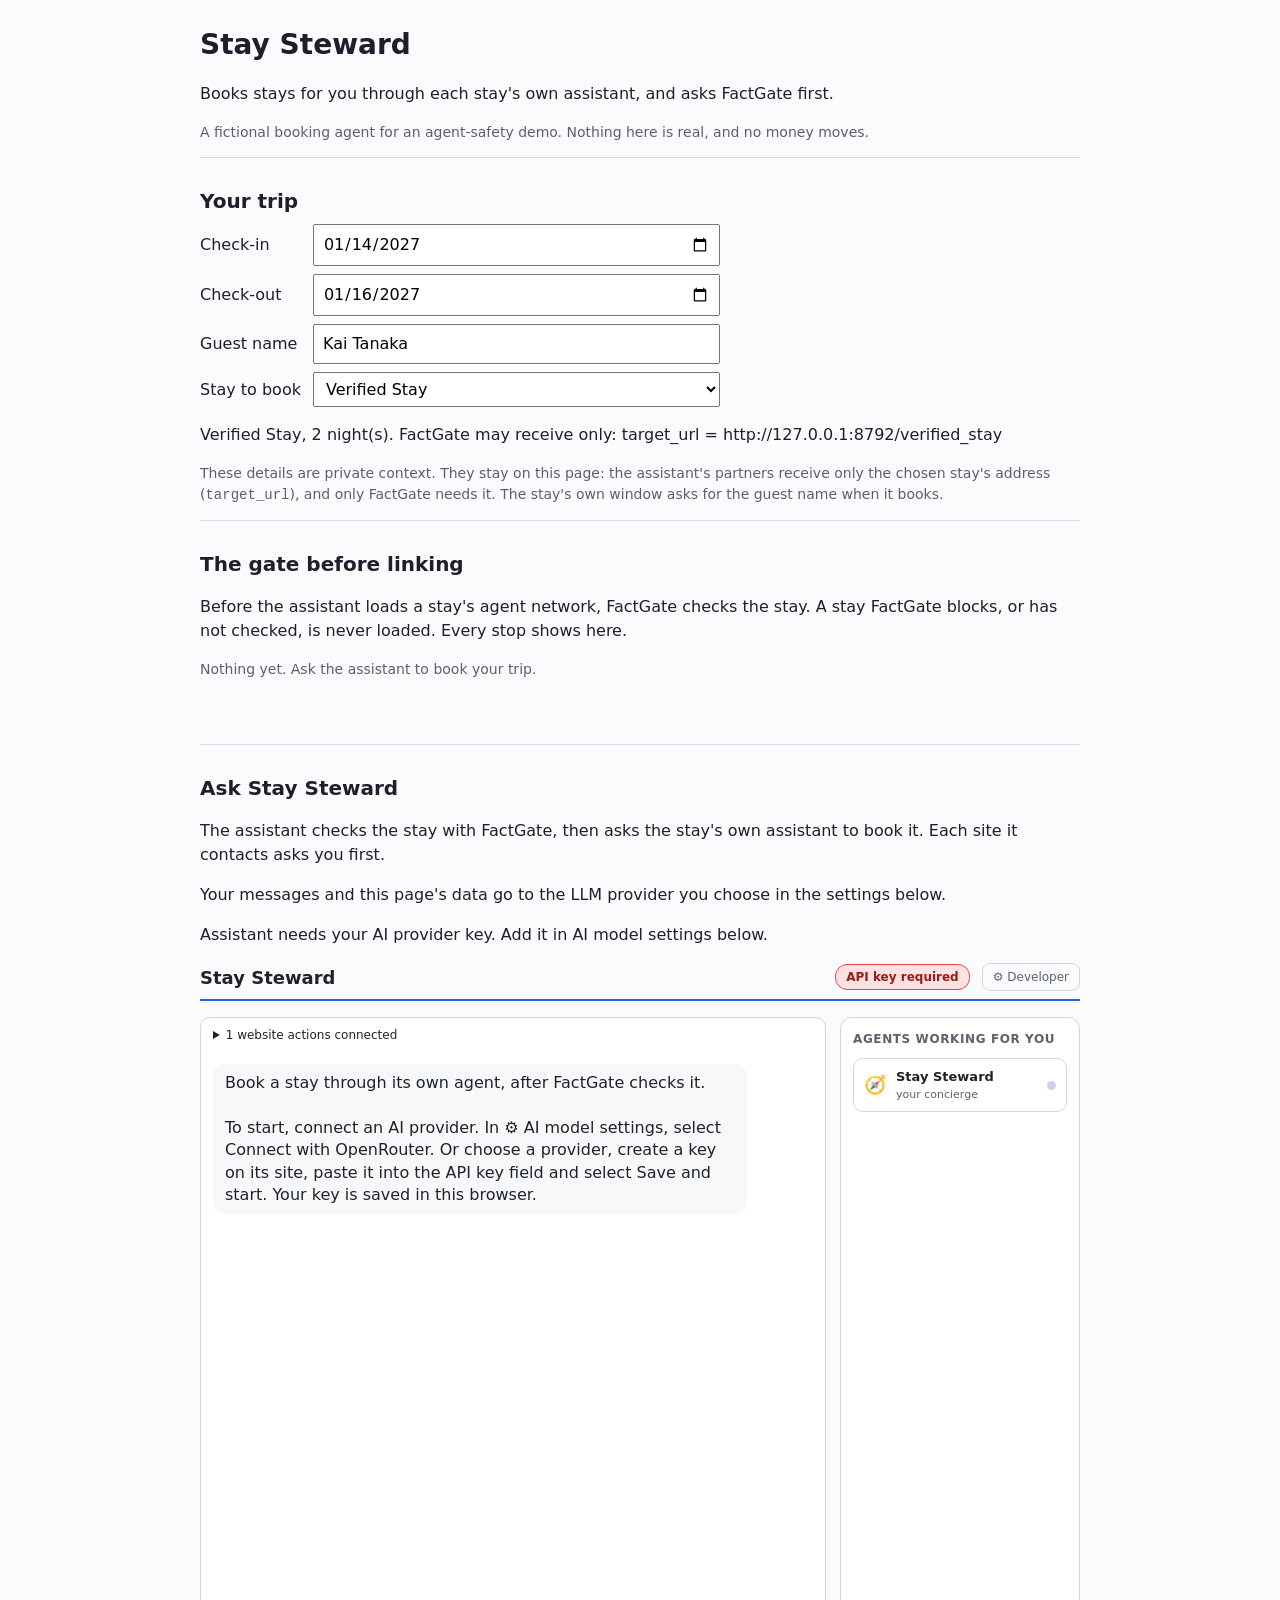
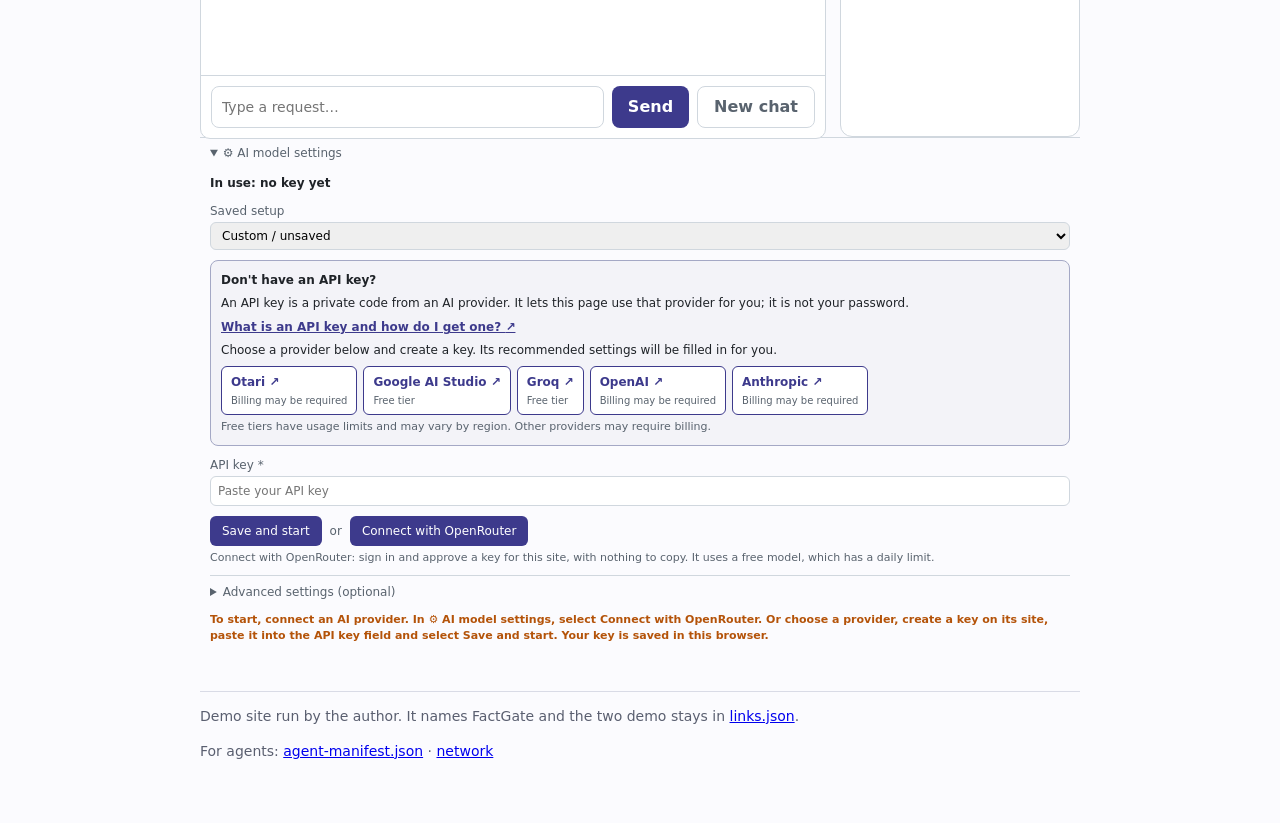
==== stay-steward/index.html @ 1033707d "FactGate demo peers: Stay Steward (gate before linking), Verified Stay booking window, three-site e2" ====
<!doctype html>
<html lang="en">
  <head>
    <meta charset="utf-8">
    <meta name="viewport" content="width=device-width, initial-scale=1">
    <title>Stay Steward</title>
    <link rel="icon" href="favicon.svg">
    <link rel="stylesheet" href="styles.css">
    <link rel="stylesheet" href="assistant.css">
    <script type="module" src="js/page.mjs"></script>
    <script type="module" src="site.js"></script>
  </head>
  <body>
    <header>
      <h1>Stay Steward</h1>
      <p>Books stays for you through each stay's own assistant, and asks FactGate first.</p>
      <p class="demo-note">A fictional booking agent for an agent-safety demo. Nothing here is real, and no money moves.</p>
    </header>
    <main>
      <section aria-labelledby="trip-heading">
        <h2 id="trip-heading">Your trip</h2>
        <form id="trip-form">
          <label for="trip-in">Check-in</label>
          <input id="trip-in" type="date">
          <label for="trip-out">Check-out</label>
          <input id="trip-out" type="date">
          <label for="trip-name">Guest name</label>
          <input id="trip-name" type="text" maxlength="80" autocomplete="name">
          <label for="trip-stay">Stay to book</label>
          <select id="trip-stay"></select>
        </form>
        <p id="trip-out-status" role="status"></p>
        <p class="note">These details are private context. They stay on this page: the assistant's partners receive only the chosen stay's address (<code>target_url</code>), and only FactGate needs it. The stay's own window asks for the guest name when it books.</p>
      </section>
      <section aria-labelledby="gate-heading">
        <h2 id="gate-heading">The gate before linking</h2>
        <p>Before the assistant loads a stay's agent network, FactGate checks the stay. A stay FactGate blocks, or has not checked, is never loaded. Every stop shows here.</p>
        <p id="gate-empty" class="note">Nothing yet. Ask the assistant to book your trip.</p>
        <ol id="gate-log"></ol>
      </section>
      <section id="assistant" class="assistant" aria-labelledby="assistant-heading">
        <h2 id="assistant-heading">Ask Stay Steward</h2>
        <p>The assistant checks the stay with FactGate, then asks the stay's own assistant to book it. Each site it contacts asks you first.</p>
        <p class="assistant-note">Your messages and this page's data go to the LLM provider you choose in the settings below.</p>
        <p id="assistant-status" role="status">Connecting the assistant… If this message stays, the assistant could not load. You can still use the page directly.</p>
        <div id="agent-app">
          <div data-ns-slot="header"></div>
          <div class="assistant-panels">
            <div data-ns-slot="chat"></div>
            <div data-ns-slot="agents"></div>
          </div>
          <div data-ns-slot="settings"></div>
        </div>
      </section>
    </main>
    <footer>
      <p class="demo-note">Demo site run by the author. It names FactGate and the two demo stays in <a href="links.json">links.json</a>.</p>
      <p>For agents: <a href="agent-manifest.json">agent-manifest.json</a> · <a href="stay_steward.network.json">network</a></p>
    </footer>
  </body>
</html>
---- stay-steward/styles.css ----
:root {
  --ink: #1d1f2a;
  --muted: #5a5f70;
  --line: #d9dbe6;
  --bg: #fbfbfe;
  --block: #9f1428;
  --caution: #845400;
  --allow: #146c35;
  --ns-primary: #3d3a8c;
  --ns-accent: #3d3a8c;
}
body { margin: 0 auto; max-width: 880px; padding: 24px 16px 48px; font: 16px/1.5 system-ui, sans-serif; color: var(--ink); background: var(--bg); }
h1 { margin: 0 0 4px; font-size: 28px; }
h2 { margin: 28px 0 8px; font-size: 20px; }
section { border-top: 1px solid var(--line); }
form#trip-form { display: grid; grid-template-columns: max-content minmax(0, 1fr); gap: 8px 12px; align-items: center; max-width: 520px; }
input, select, button { font: inherit; padding: 6px 8px; min-width: 0; }
code { overflow-wrap: anywhere; }
.demo-note, .note, footer { color: var(--muted); font-size: 14px; }
#gate-log { padding-left: 0; list-style: none; display: grid; gap: 6px; }
#gate-log li { display: grid; grid-template-columns: max-content minmax(0, 1fr); gap: 10px; border: 1px solid var(--line); border-left: 5px solid var(--muted); border-radius: 8px; padding: 6px 10px; background: #fff; font-size: 14px; overflow-wrap: anywhere; }
#gate-log time { color: var(--muted); font-variant-numeric: tabular-nums; }
#gate-log li.log-stop { border-left-color: var(--block); }
#gate-log li.log-allow { border-left-color: var(--allow); }
#gate-log li.log-caution { border-left-color: var(--caution); }
#gate-log li.log-block { border-left-color: var(--block); }
#gate-log li.log-context { border-left-color: var(--ns-primary); }
footer { margin-top: 40px; border-top: 1px solid var(--line); }
@media (max-width: 520px) { form#trip-form { grid-template-columns: 1fr; } }
---- stay-steward/assistant.css ----
/* Assistant layout. Append to the site's stylesheet and set the colors to the site's palette. */
.assistant { margin-top: 48px; }

/* The runtime reads these variables for its chat, settings and agent panels.
   The chat background below also uses --ns-bg. White text sits on --ns-primary (the
   visitor's messages, Send, and the chat form and settings buttons) and on --ns-accent
   (Send while a turn is steered), so give both at least 4.5:1 contrast with white.
   --ns-accent also underlines the chat header. */
#agent-app {
  --ns-font: system-ui, sans-serif;
  --ns-bg: #ffffff;
  --ns-fg: #1f2328;
  --ns-primary: #2563eb;
  --ns-accent: #2563eb;
  --ns-border: #d0d7de;
  --ns-panelbg: #ffffff;
  --ns-msgbg: #f6f8fa;
  --ns-muted: #59636e;
}

.assistant-panels {
  display: grid;
  grid-template-columns: minmax(0, 1fr) 240px;
  gap: 16px;
  margin-top: 16px;
}

/* Set the height once the runtime has mounted the chat, so a failed load leaves no
   empty box. */
#agent-app.ns-composed-app [data-ns-slot="chat"] { height: 720px; }
/* The runtime gives the chat no background of its own. Keep --ns-msgbg different from
   --ns-bg, or bot replies lose their bubble. */
#agent-app .ns-chat { background: var(--ns-bg); }

/* Site-wide form rules often stretch the runtime's own controls. Undo them here. */
#agent-app input[type="checkbox"],
#agent-app input[type="radio"] { width: auto; }
#agent-app .ns-header { flex-wrap: wrap; }
/* Site label rules add margins and bold text, and the inputs inside the labels inherit
   the weight. */
#agent-app .ns-settings-body label { margin: 4px 0; font-weight: 400; }
/* Chat forms label radio groups with a legend, so site legend fonts would reach them. */
#agent-app .ns-w-label { font-family: inherit; }
/* Site label rules add margins to chat form fields and make their options bold. */
#agent-app .ns-widget label { margin: 0; }
#agent-app .ns-w-radio label,
#agent-app .ns-w-multi label,
#agent-app .ns-w-toggle { font-weight: 400; }
/* The runtime sizes radio and multi-choice options but not the checkbox label. */
#agent-app .ns-w-toggle { font-size: 13px; }
/* The runtime spaces its buttons with gap. A site's button margin pushes Send below the input. */
#agent-app button { margin: 0; }
/* Chat choices are buttons with a light background. A site's button color can hide their
   titles. */
#agent-app .ns-w-choice { color: var(--ns-fg); }
/* A site's button:hover background also reaches the runtime's plain buttons, behind
   their dark text. Keep the runtime's own backgrounds. */
#agent-app .ns-devtoggle:not(.on):hover,
#agent-app .ns-modal-close:hover { background: transparent; }
#agent-app .ns-w-choice:disabled:hover { background: #fafbfc; }
/* The runtime's message rule hides the partner consent card's own background, and its
   Decline label then has too little contrast. */
#agent-app .ns-consent { background: #fffbeb; }
/* While a consent card waits, the status line above it already says "Contacting", though
   nothing has been sent. Hide it until the visitor answers. */
#agent-app .ns-msgs:has(.ns-consent-actions) > .ns-turn-status { display: none; }
/* Long links in a reply would run out of the bubble on a phone. "anywhere" would also
   let the consent card's buttons shrink and split their labels. */
#agent-app .ns-msg { overflow-wrap: break-word; }
/* On a phone the consent card is too narrow for its three buttons in one row, and
   "Always allow" breaks onto two lines. Keep each label whole and wrap the row. */
#agent-app .ns-consent-actions { flex-wrap: wrap; }
#agent-app .ns-consent-actions button { white-space: nowrap; }

/* site.js and the runtime add their confirmation dialogs to <body>, outside #agent-app.
   Site h2 rules reach the heading, and the two buttons touch. A right margin keeps
   wrapped buttons lined up on the left. */
body > dialog h2 { margin: 0 0 12px; font: 700 1.25em system-ui, sans-serif; }
body > dialog button { margin-right: 8px; }
/* site.js's dialog: the details in two columns, and a plain decline button, so the two
   choices do not look the same. */
.assistant-review { max-width: 640px; width: 85%; max-height: 85vh; overflow: auto; border: 1px solid #888; border-radius: 12px; padding: 24px; font: 16px system-ui, sans-serif; }
.assistant-review dl { display: grid; grid-template-columns: fit-content(40%) 1fr; gap: 4px 16px; margin: 12px 0; }
.assistant-review dt { font-weight: 600; }
.assistant-review dd { margin: 0; overflow-wrap: anywhere; }
.assistant-review details { margin: 12px 0; }
.assistant-review pre { white-space: pre-wrap; overflow-wrap: anywhere; }
.assistant-review .assistant-decline { background: transparent; color: inherit; border: 1px solid currentColor; }

@media (max-width: 760px) {
  .assistant-panels { grid-template-columns: 1fr; }
  /* On a phone, each detail goes under its label, so an email is not split. */
  .assistant-review dl { grid-template-columns: 1fr; gap: 0; }
  .assistant-review dd { margin-bottom: 8px; }
}
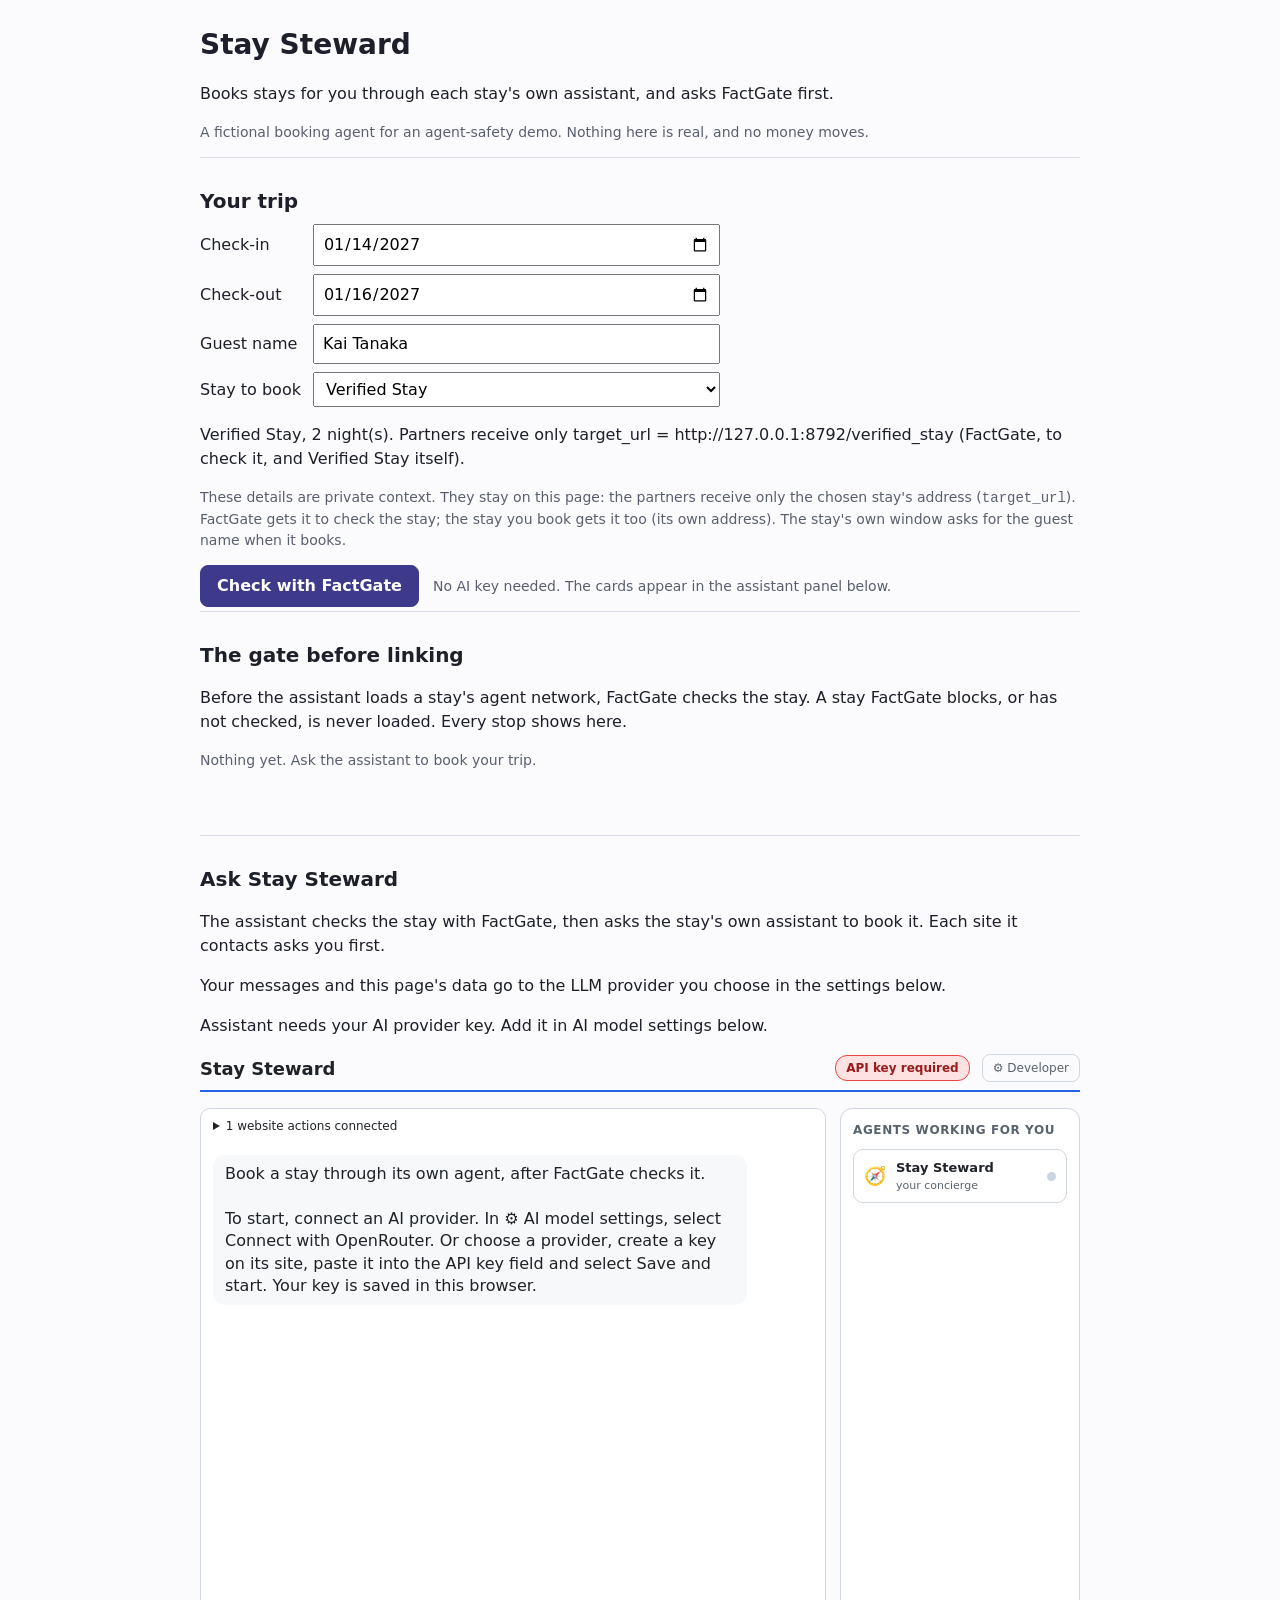
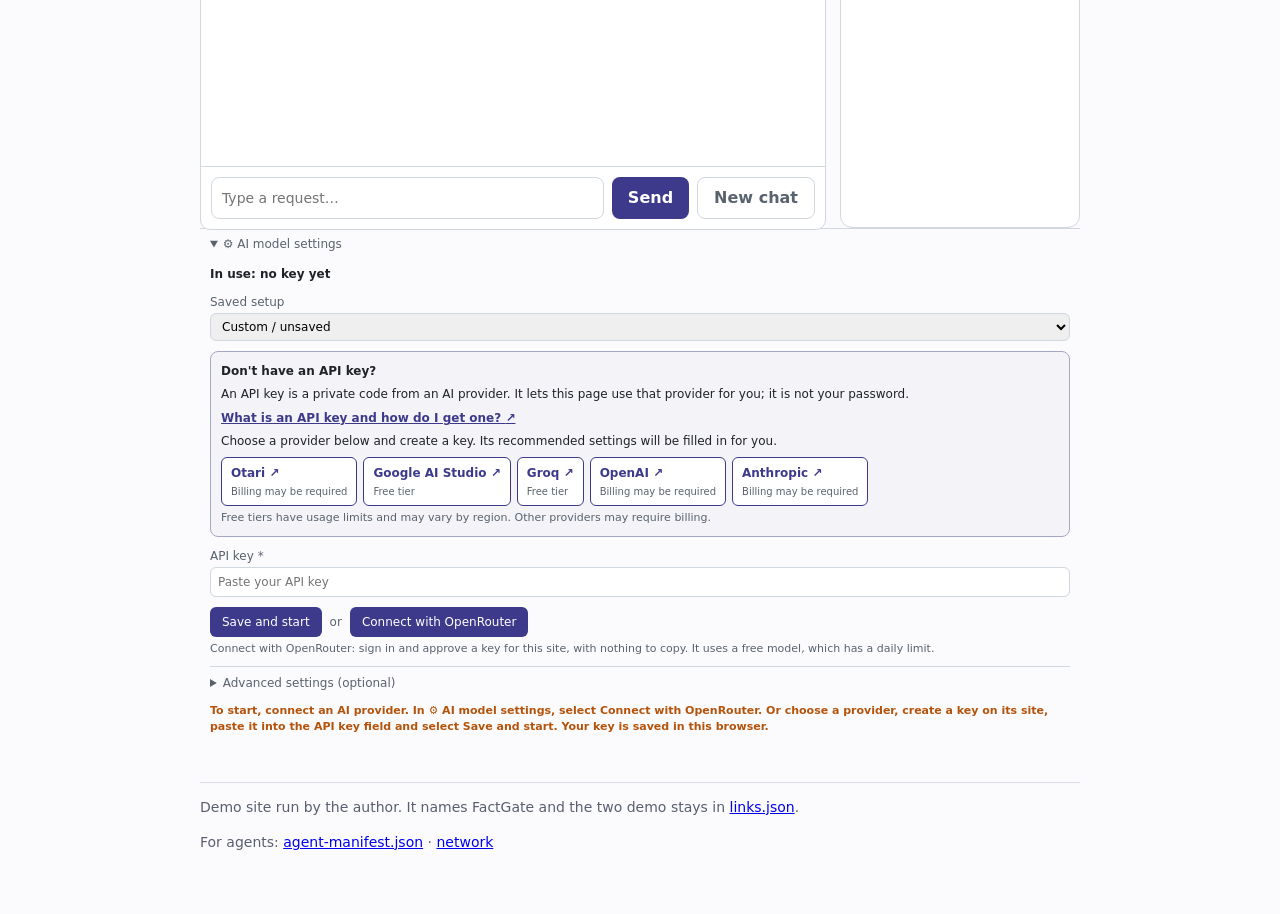
==== commit d1ea7da6: "Stay Steward: shared factgate-gate.mjs with a policy, and a no-model "Check with FactGate" button - " ====
--- a/stay-steward/index.html
+++ b/stay-steward/index.html
@@ -30,7 +30,11 @@
           <select id="trip-stay"></select>
         </form>
         <p id="trip-out-status" role="status"></p>
-        <p class="note">These details are private context. They stay on this page: the assistant's partners receive only the chosen stay's address (<code>target_url</code>), and only FactGate needs it. The stay's own window asks for the guest name when it books.</p>
+        <p class="note">These details are private context. They stay on this page: the partners receive only the chosen stay's address (<code>target_url</code>). FactGate gets it to check the stay; the stay you book gets it too (its own address). The stay's own window asks for the guest name when it books.</p>
+        <div class="check-row">
+          <button id="check-factgate" type="button" disabled>Check with FactGate</button>
+          <p id="check-status" class="note" role="status">Loading the agent runtime…</p>
+        </div>
       </section>
       <section aria-labelledby="gate-heading">
         <h2 id="gate-heading">The gate before linking</h2>
--- a/stay-steward/styles.css
+++ b/stay-steward/styles.css
@@ -25,5 +25,10 @@
 #gate-log li.log-caution { border-left-color: var(--caution); }
 #gate-log li.log-block { border-left-color: var(--block); }
 #gate-log li.log-context { border-left-color: var(--ns-primary); }
+.check-row { display: flex; flex-wrap: wrap; align-items: center; gap: 8px 14px; margin: 12px 0 4px; }
+.check-row p { margin: 0; flex: 1 1 260px; }
+#check-factgate { background: var(--ns-primary); color: #fff; border: 1px solid var(--ns-primary); border-radius: 8px; padding: 8px 16px; font-weight: 600; cursor: pointer; }
+#check-factgate:disabled { opacity: 0.55; cursor: progress; }
+#gate-log li.log-done { border-left-color: var(--allow); }
 footer { margin-top: 40px; border-top: 1px solid var(--line); }
 @media (max-width: 520px) { form#trip-form { grid-template-columns: 1fr; } }
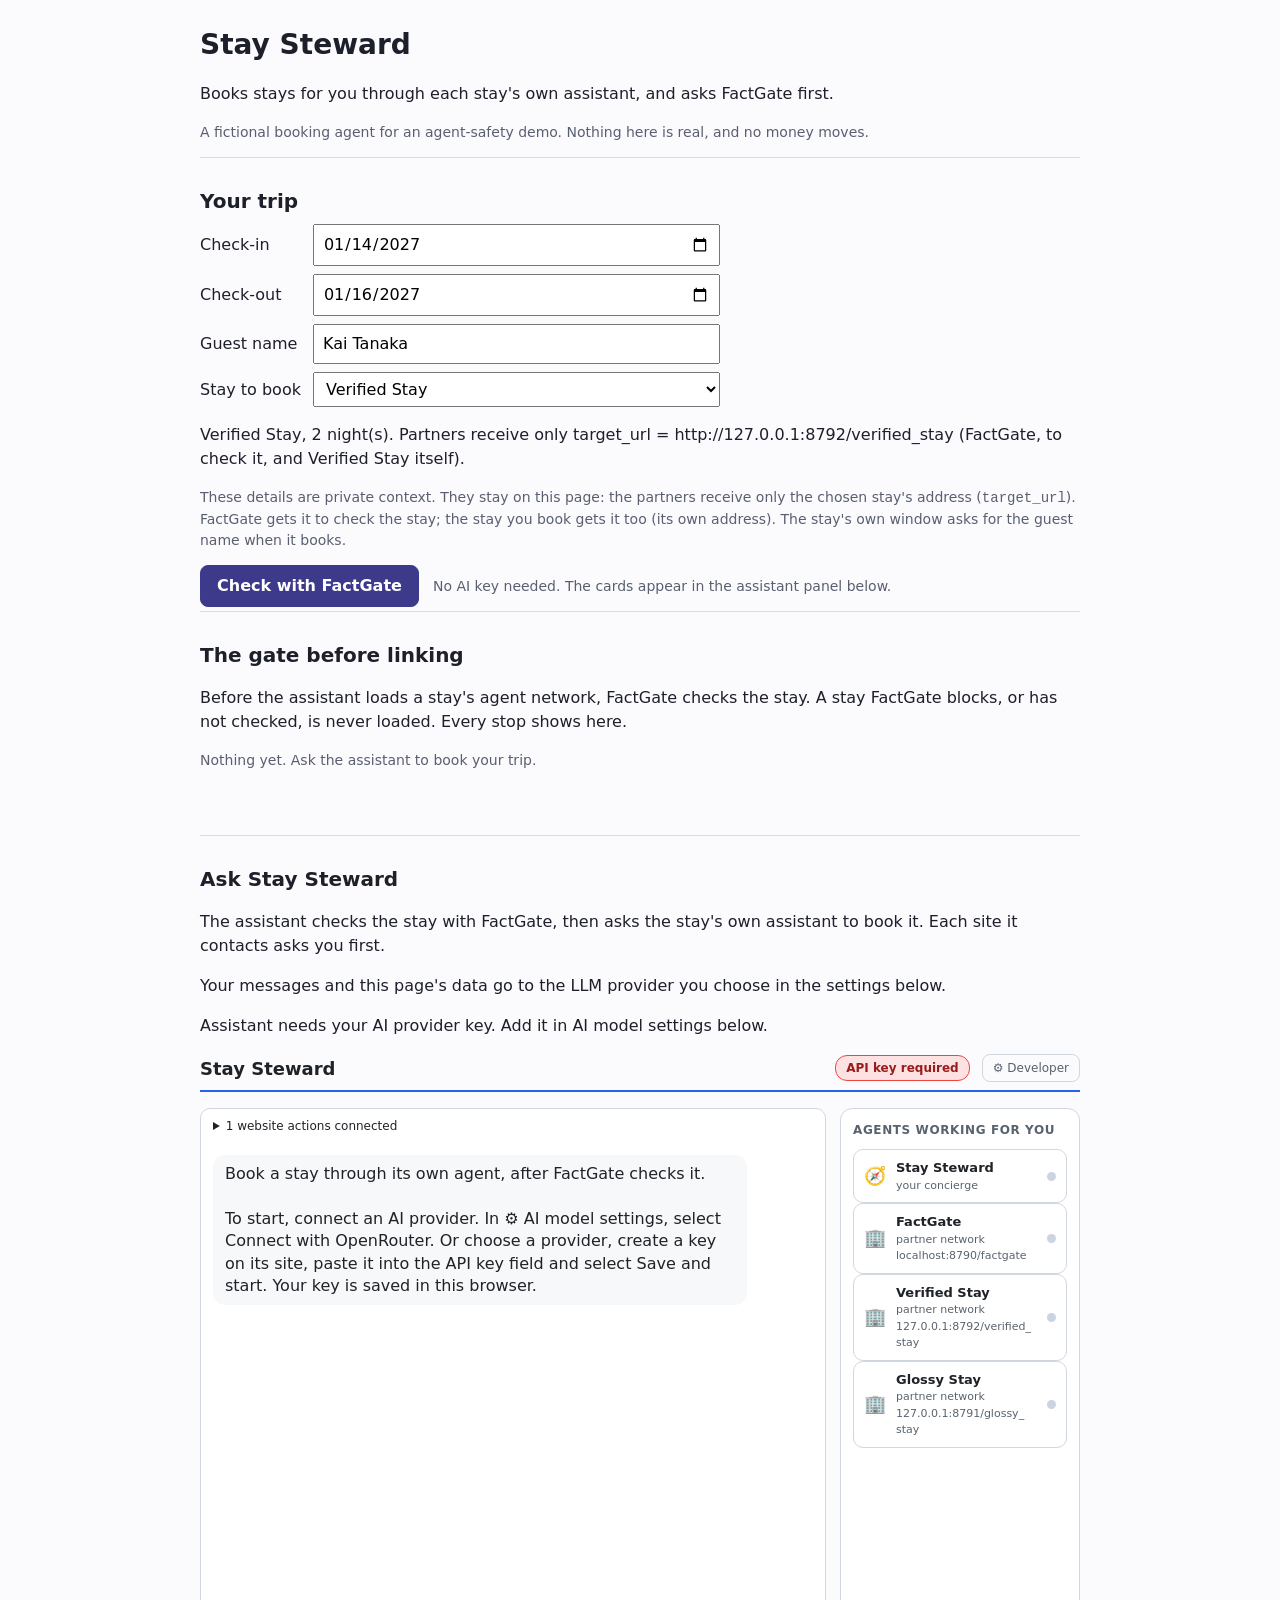
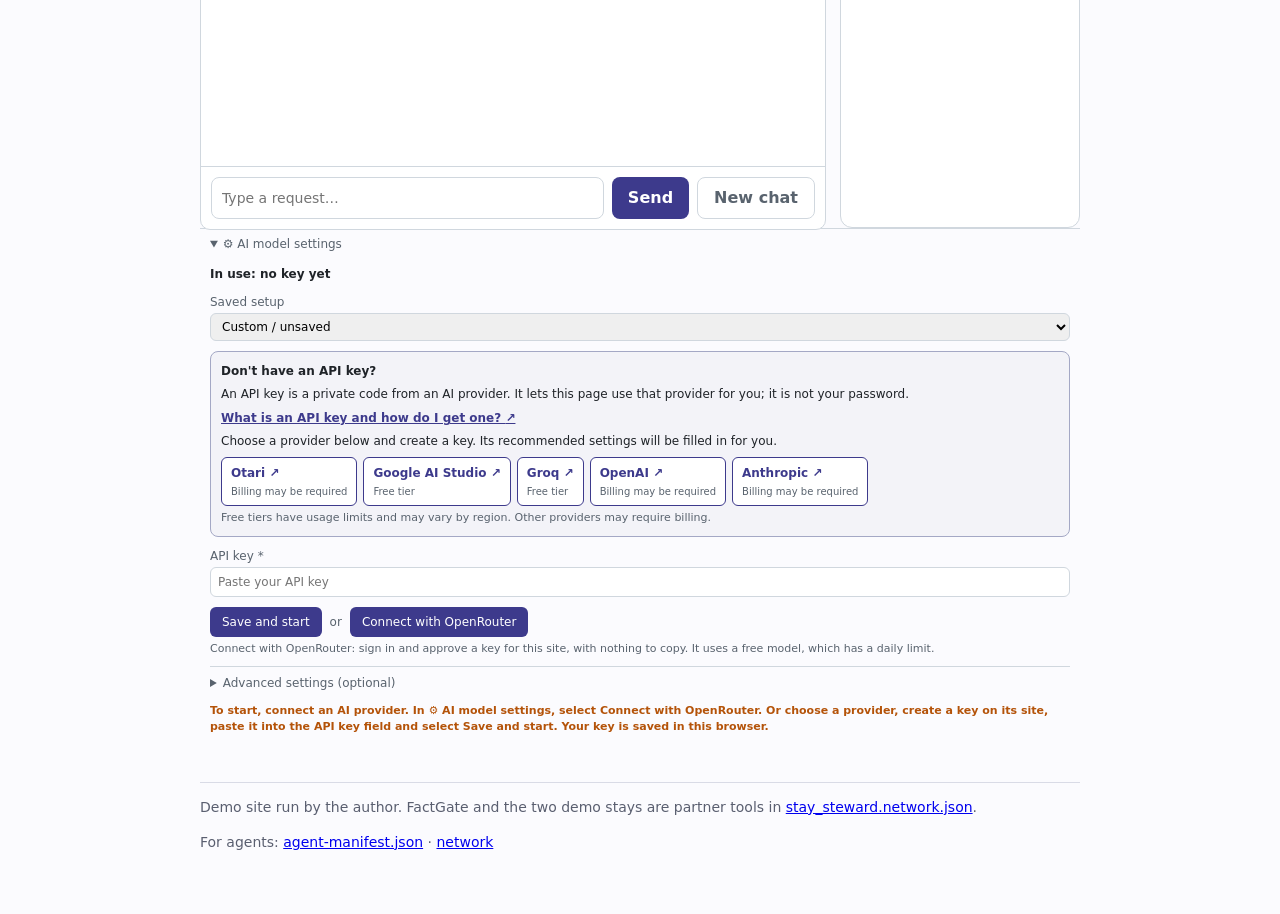
==== commit 232fbdf2: "brushup: Stay Steward full-URL partner tools (no link slots) Partners are network URLs in tools and " ====
--- a/stay-steward/index.html
+++ b/stay-steward/index.html
@@ -58,7 +58,7 @@
       </section>
     </main>
     <footer>
-      <p class="demo-note">Demo site run by the author. It names FactGate and the two demo stays in <a href="links.json">links.json</a>.</p>
+      <p class="demo-note">Demo site run by the author. FactGate and the two demo stays are partner tools in <a href="stay_steward.network.json">stay_steward.network.json</a>.</p>
       <p>For agents: <a href="agent-manifest.json">agent-manifest.json</a> · <a href="stay_steward.network.json">network</a></p>
     </footer>
   </body>
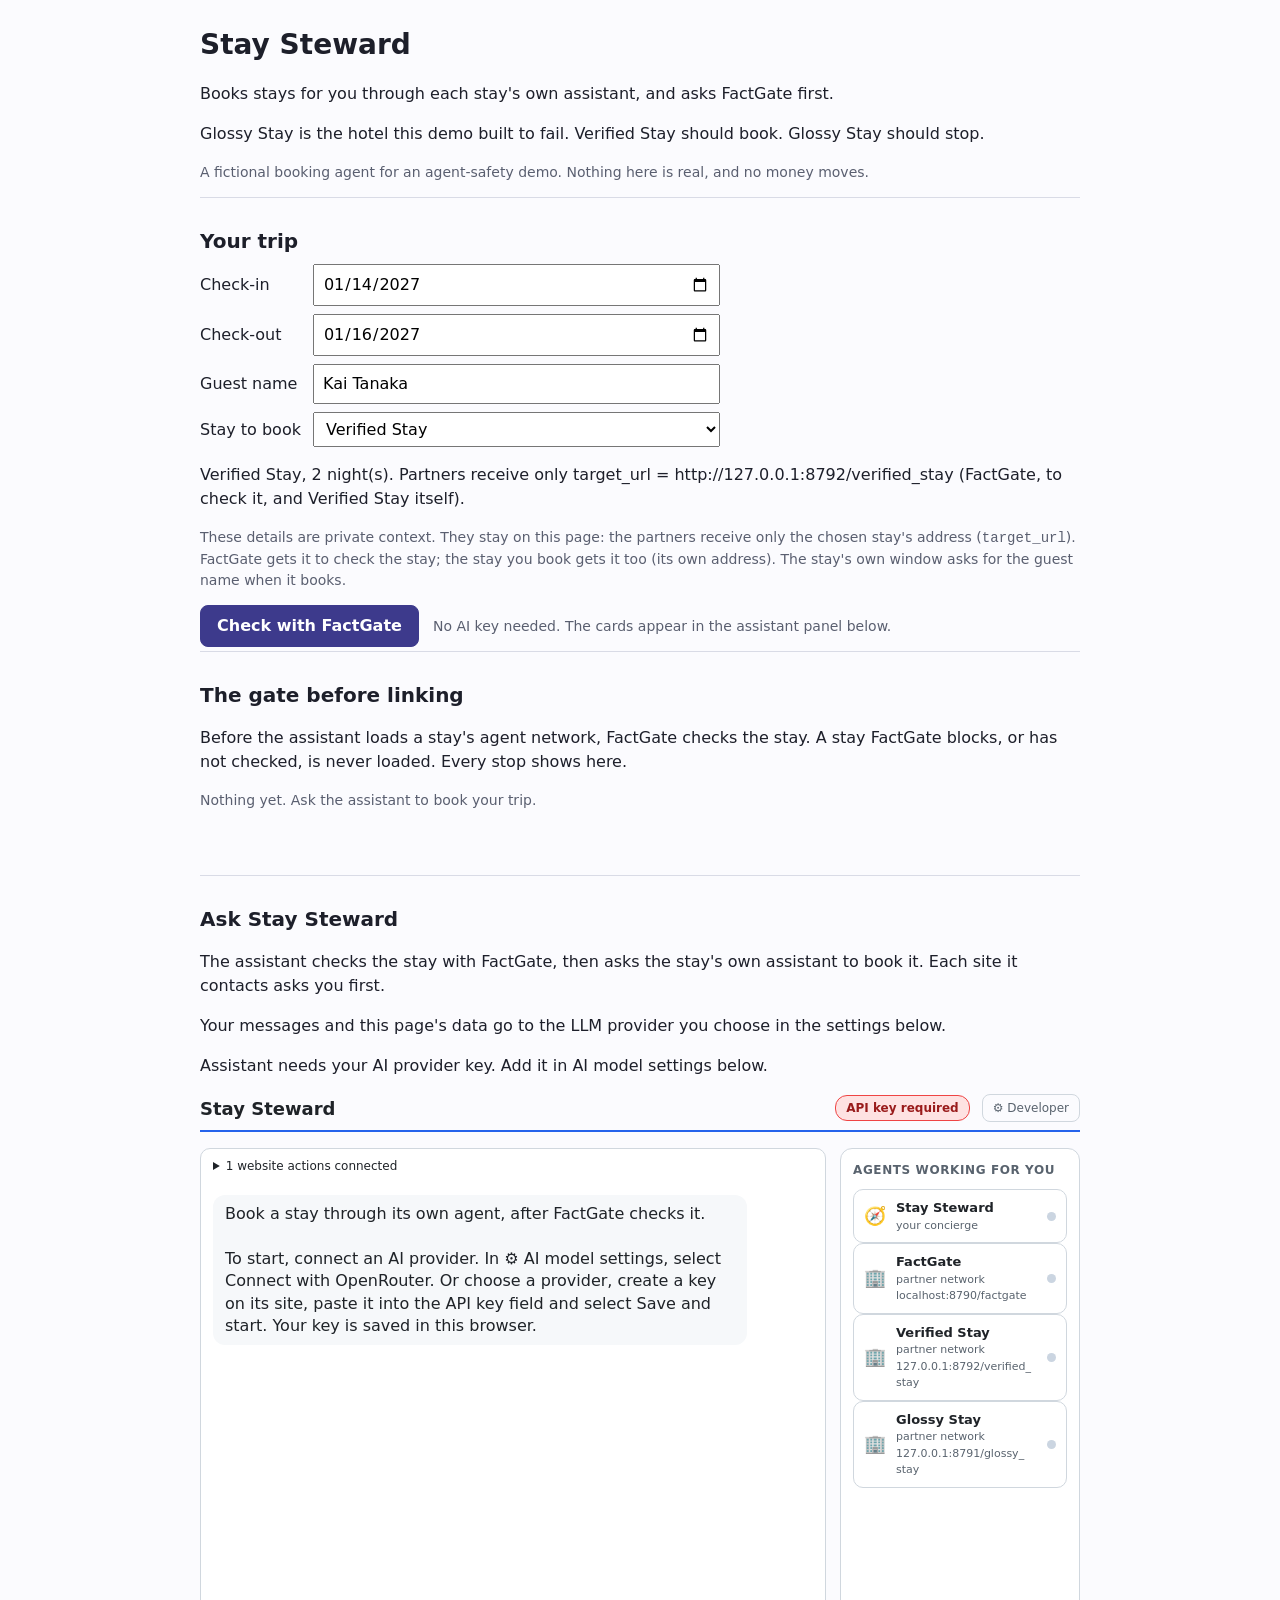
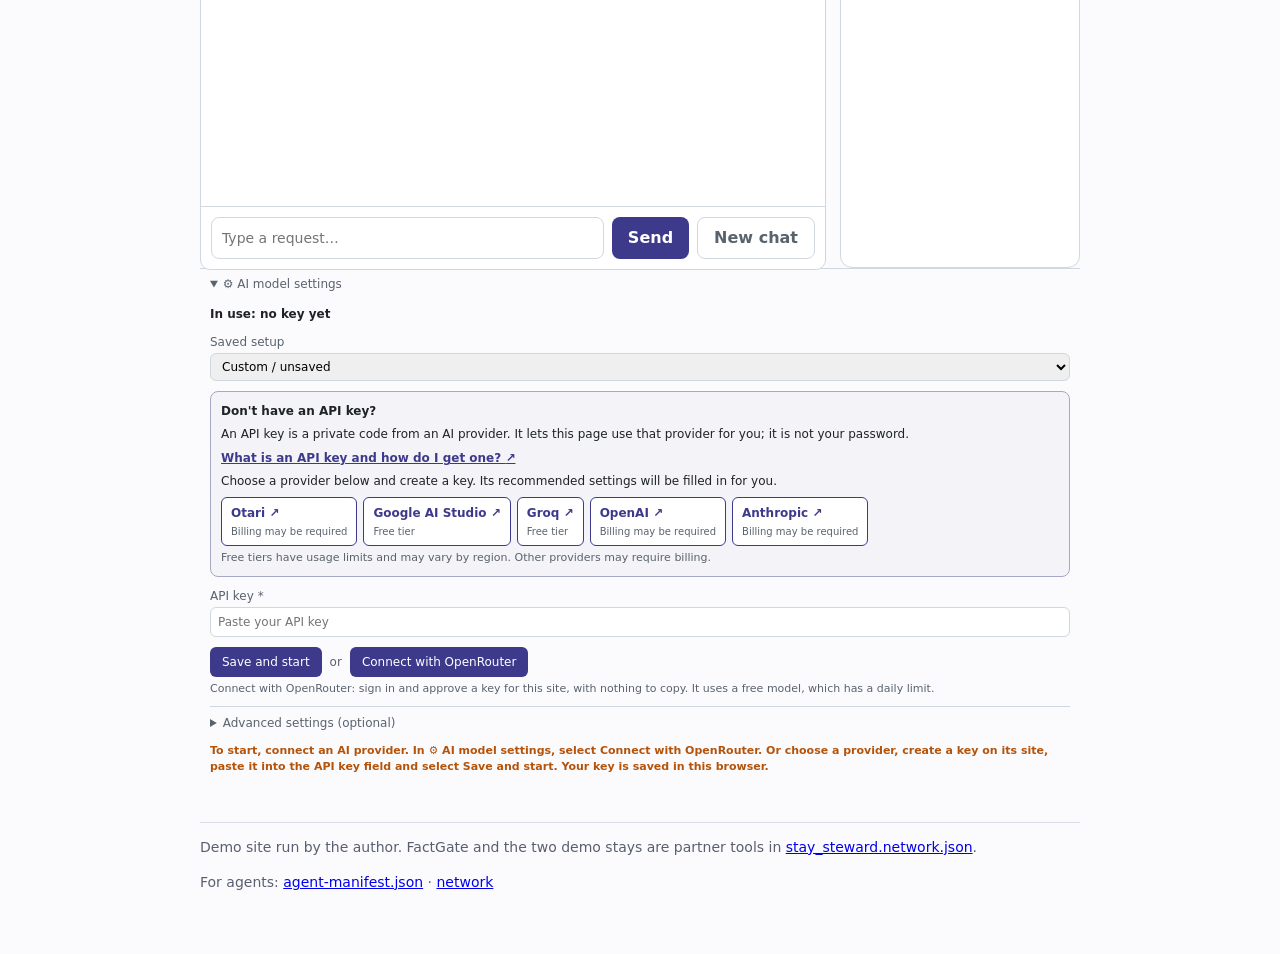
==== commit 0117eba1: "round 7 fixes Co-authored-by: Cursor <cursoragent@cursor.com>" ====
--- a/stay-steward/index.html
+++ b/stay-steward/index.html
@@ -14,6 +14,7 @@
     <header>
       <h1>Stay Steward</h1>
       <p>Books stays for you through each stay's own assistant, and asks FactGate first.</p>
+      <p class="demo-stays">Glossy Stay is the hotel this demo built to fail. Verified Stay should book. Glossy Stay should stop.</p>
       <p class="demo-note">A fictional booking agent for an agent-safety demo. Nothing here is real, and no money moves.</p>
     </header>
     <main>
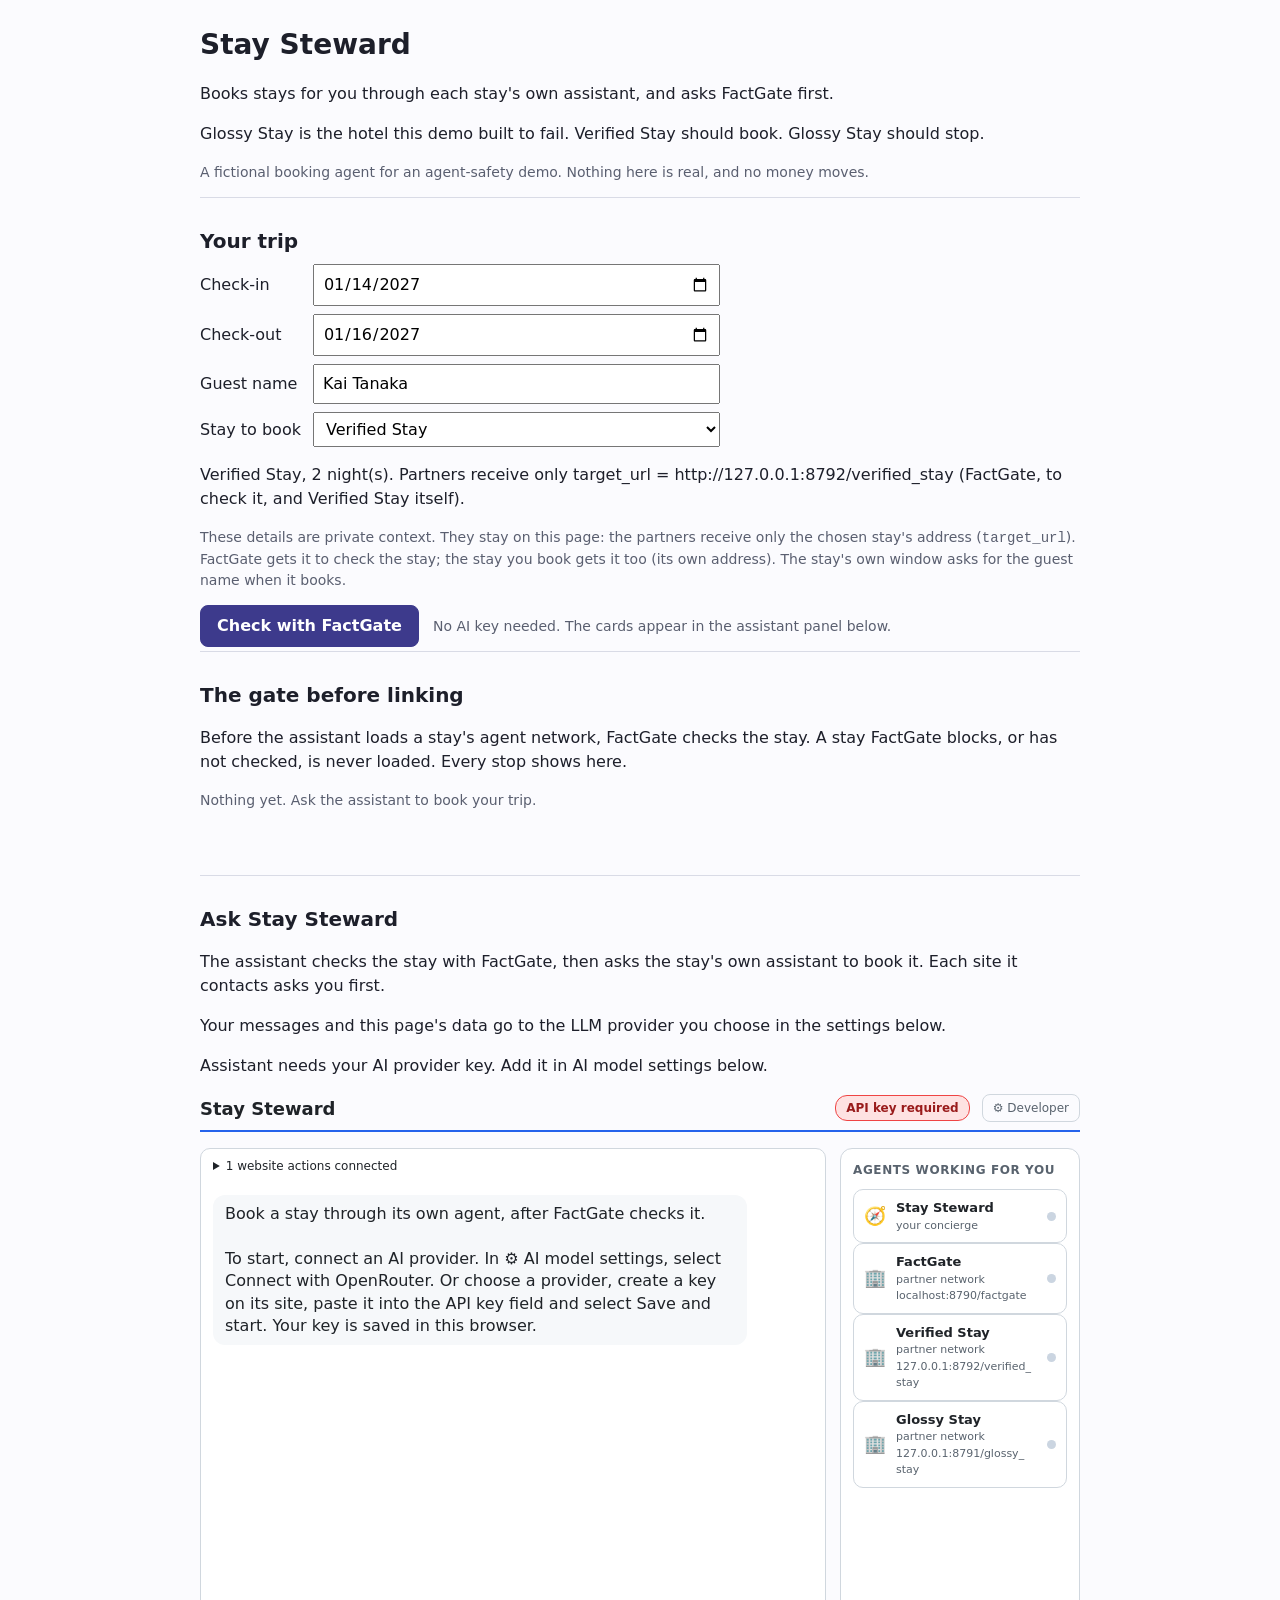
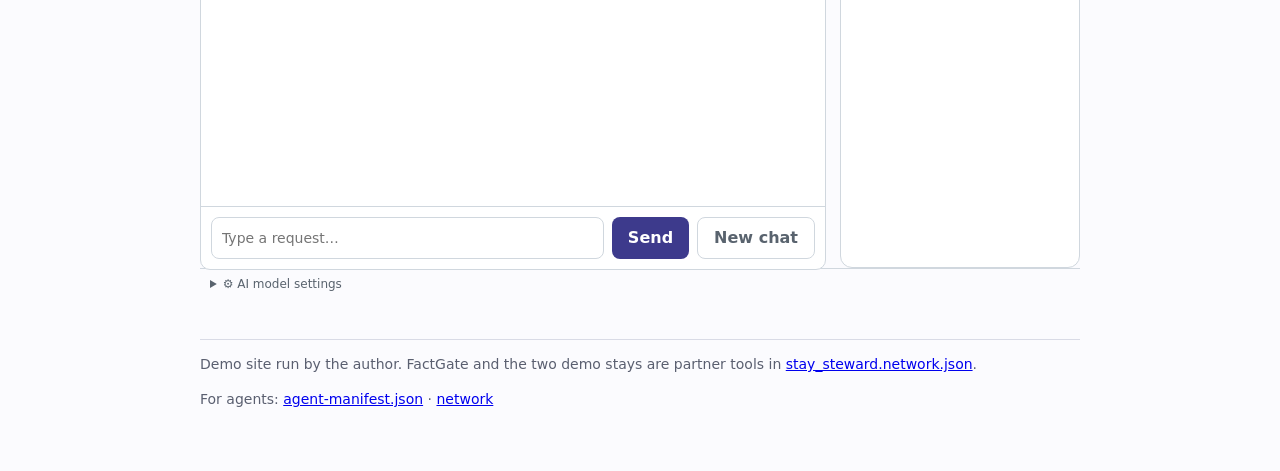
==== commit b6e5dbc4: "round 10 fixes Co-authored-by: Cursor <cursoragent@cursor.com>" ====
--- a/stay-steward/index.html
+++ b/stay-steward/index.html
@@ -48,13 +48,16 @@
         <p>The assistant checks the stay with FactGate, then asks the stay's own assistant to book it. Each site it contacts asks you first.</p>
         <p class="assistant-note">Your messages and this page's data go to the LLM provider you choose in the settings below.</p>
         <p id="assistant-status" role="status">Connecting the assistant… If this message stays, the assistant could not load. You can still use the page directly.</p>
-        <div id="agent-app">
+        <div id="agent-app" data-settings-default-closed="true">
           <div data-ns-slot="header"></div>
           <div class="assistant-panels">
             <div data-ns-slot="chat"></div>
             <div data-ns-slot="agents"></div>
           </div>
-          <div data-ns-slot="settings"></div>
+          <details class="ns-settings">
+            <summary>⚙ AI model settings</summary>
+            <div data-ns-slot="settings"></div>
+          </details>
         </div>
       </section>
     </main>
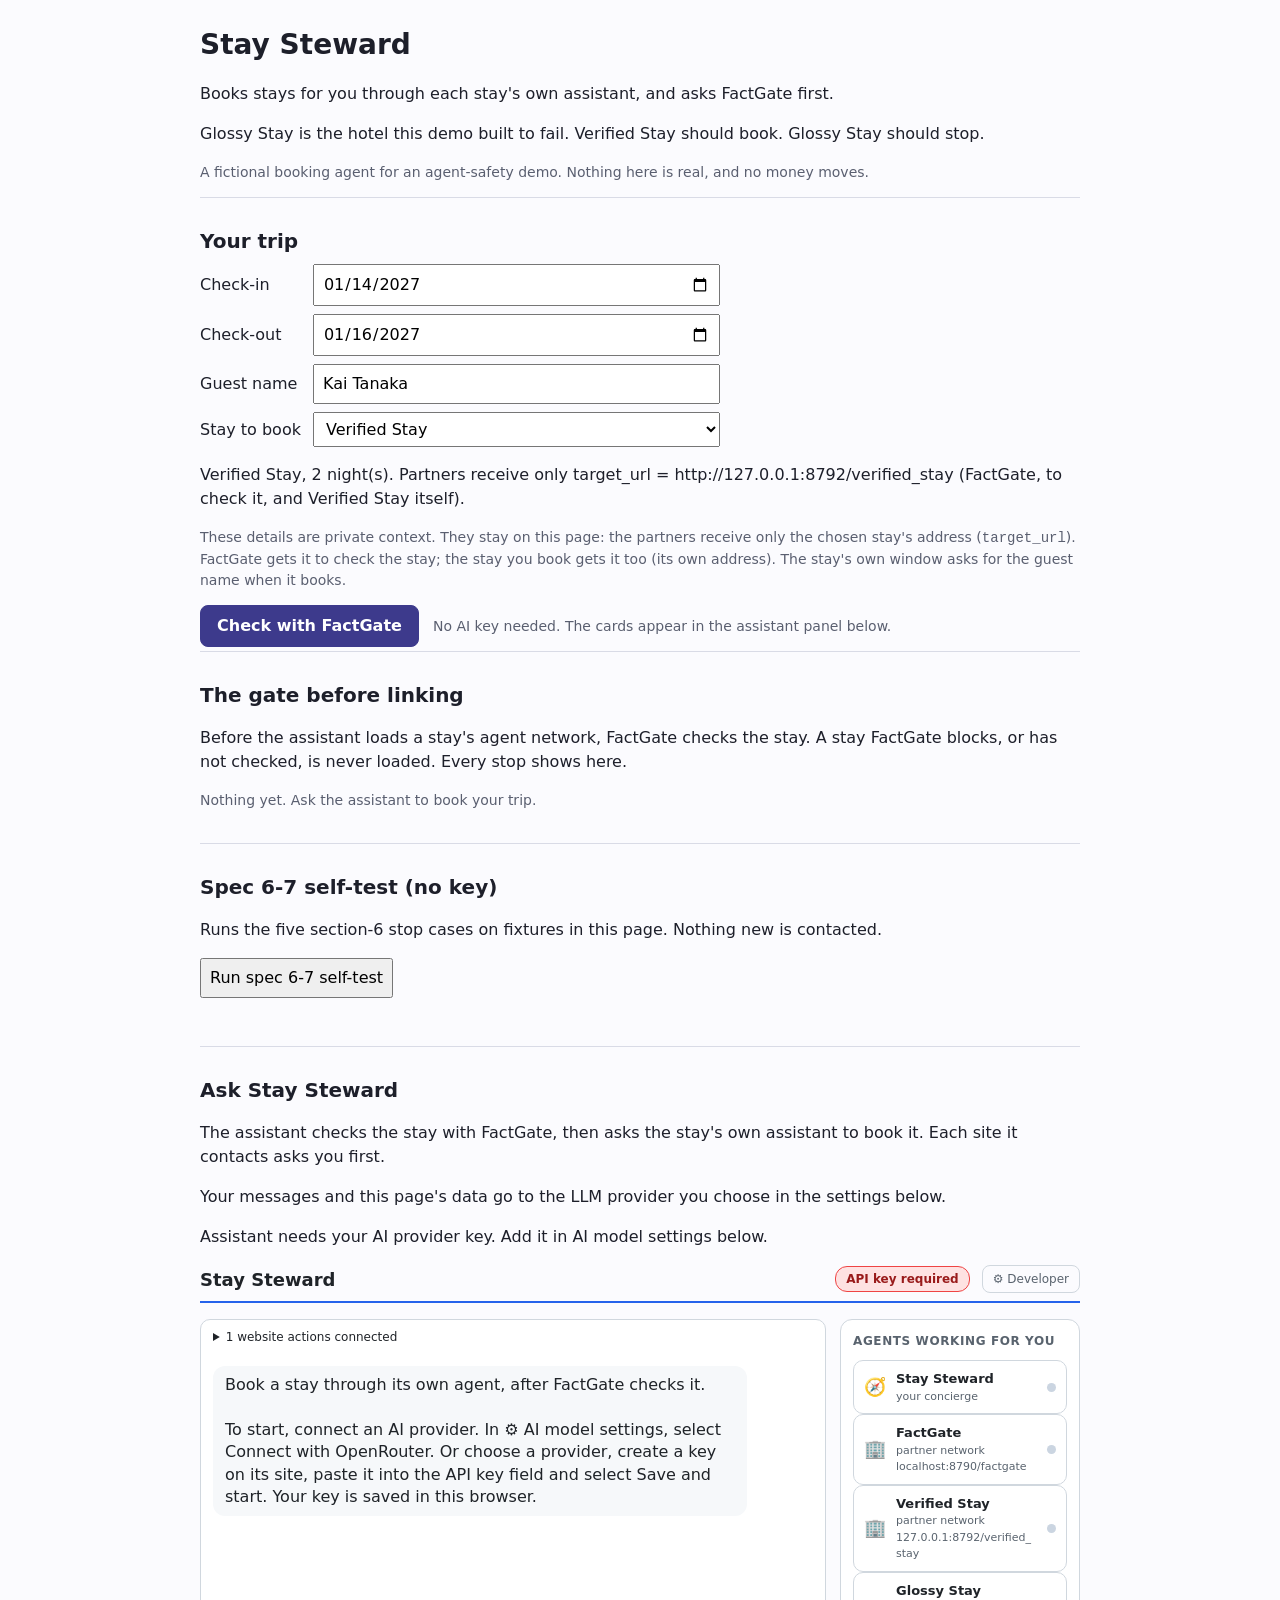
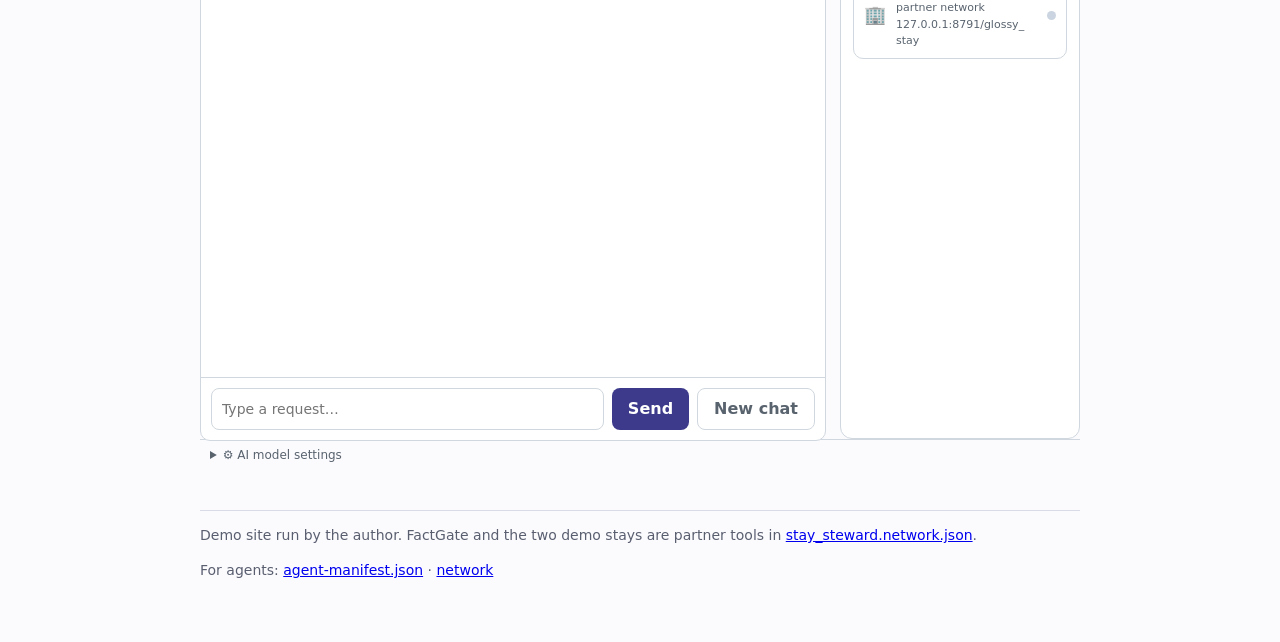
==== commit be82b9aa: "proof audit fixes Co-authored-by: Cursor <cursoragent@cursor.com>" ====
--- a/stay-steward/index.html
+++ b/stay-steward/index.html
@@ -43,6 +43,15 @@
         <p id="gate-empty" class="note">Nothing yet. Ask the assistant to book your trip.</p>
         <ol id="gate-log"></ol>
       </section>
+      <section aria-labelledby="spec67-heading">
+        <h2 id="spec67-heading">Spec 6-7 self-test (no key)</h2>
+        <p>Runs the five section-6 stop cases on fixtures in this page. Nothing new is contacted.</p>
+        <div class="check-row">
+          <button id="spec67-self-test" type="button">Run spec 6-7 self-test</button>
+          <p id="spec67-status" class="note" role="status"></p>
+        </div>
+        <ol id="spec67-log"></ol>
+      </section>
       <section id="assistant" class="assistant" aria-labelledby="assistant-heading">
         <h2 id="assistant-heading">Ask Stay Steward</h2>
         <p>The assistant checks the stay with FactGate, then asks the stay's own assistant to book it. Each site it contacts asks you first.</p>
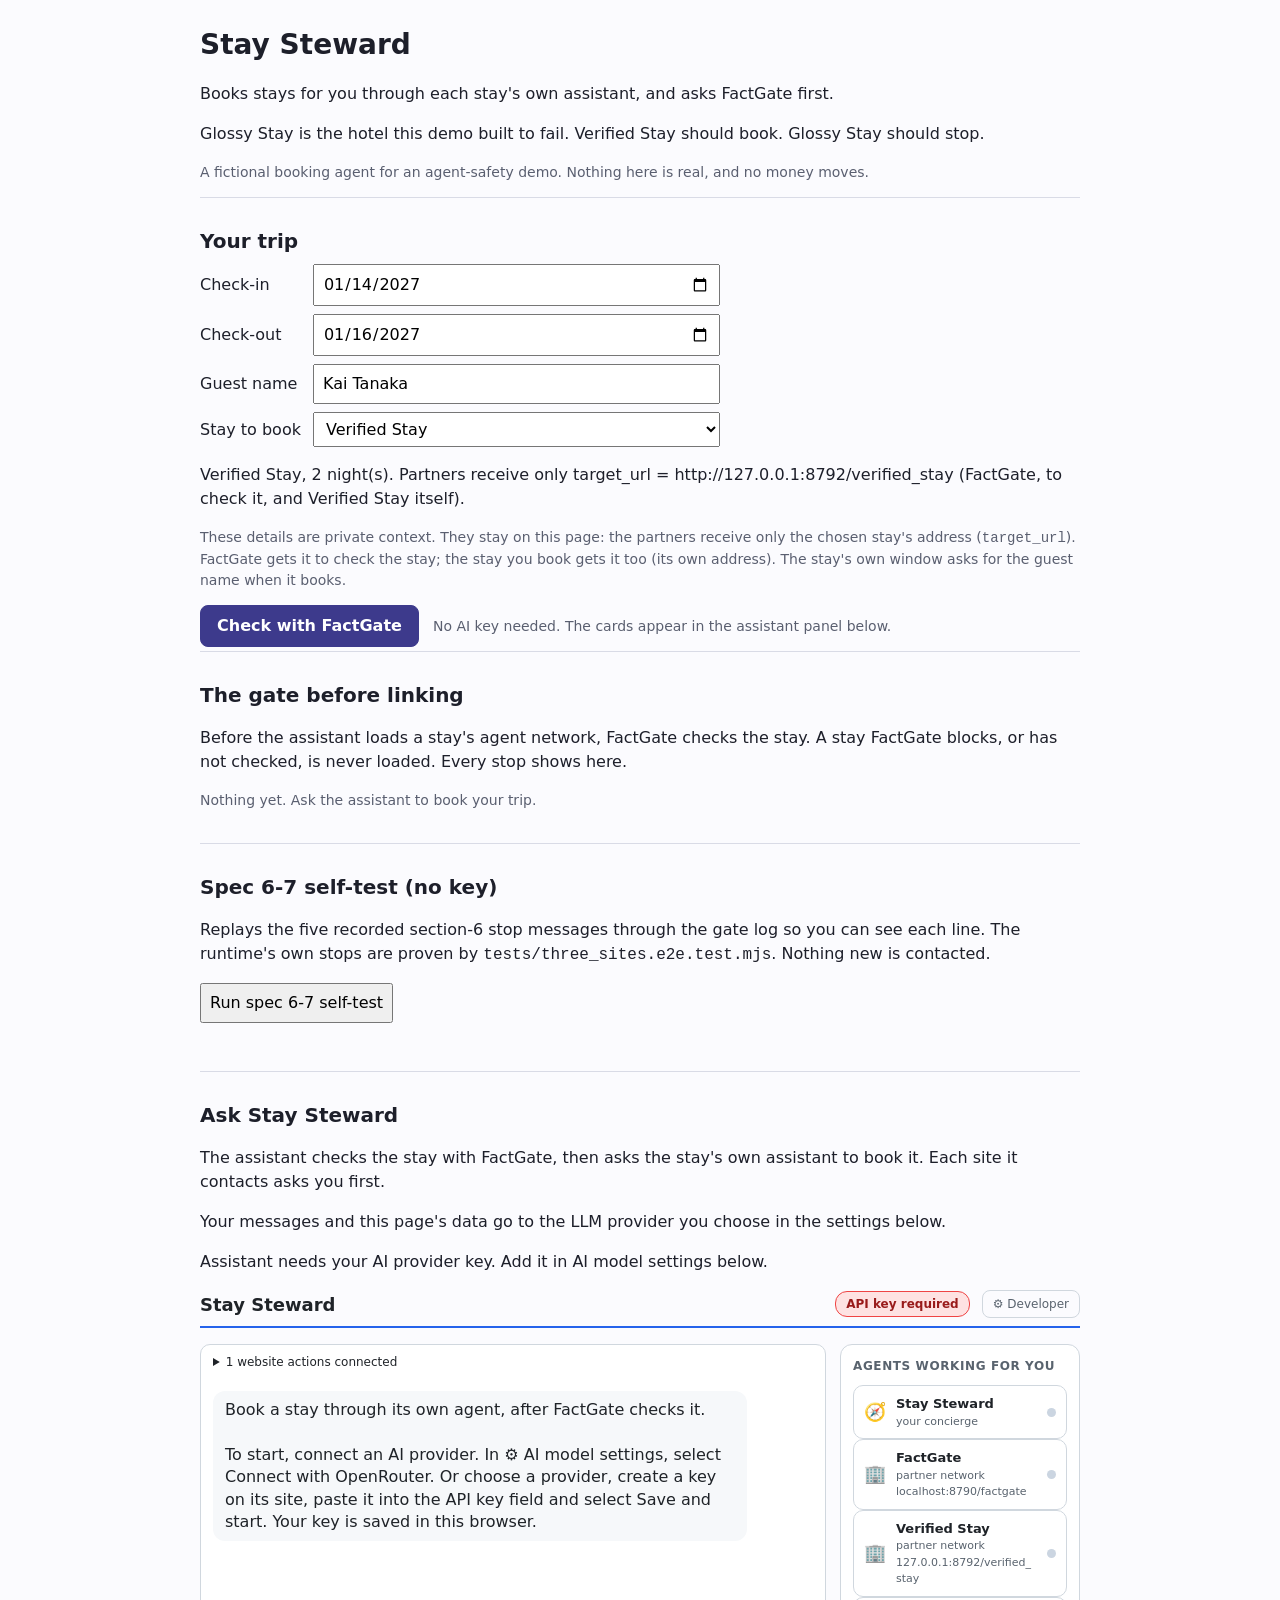
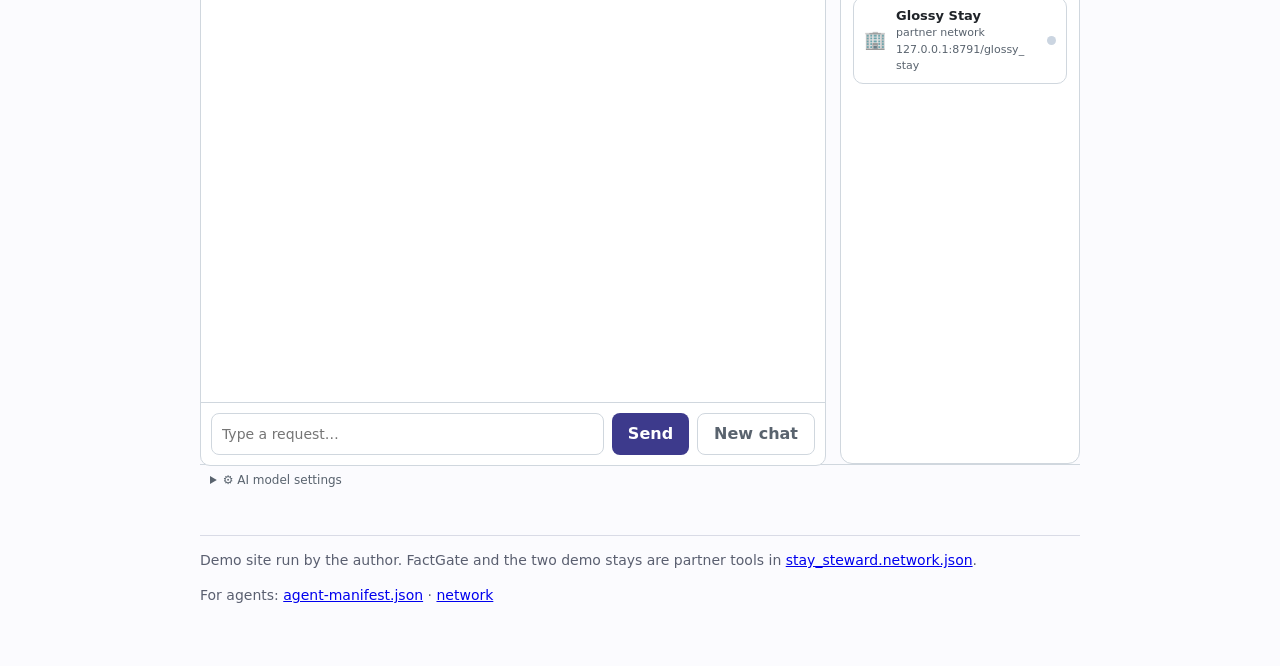
==== commit 6bb07655: "last audit nits Co-authored-by: Cursor <cursoragent@cursor.com>" ====
--- a/stay-steward/index.html
+++ b/stay-steward/index.html
@@ -45,7 +45,7 @@
       </section>
       <section aria-labelledby="spec67-heading">
         <h2 id="spec67-heading">Spec 6-7 self-test (no key)</h2>
-        <p>Runs the five section-6 stop cases on fixtures in this page. Nothing new is contacted.</p>
+        <p>Replays the five recorded section-6 stop messages through the gate log so you can see each line. The runtime's own stops are proven by <code>tests/three_sites.e2e.test.mjs</code>. Nothing new is contacted.</p>
         <div class="check-row">
           <button id="spec67-self-test" type="button">Run spec 6-7 self-test</button>
           <p id="spec67-status" class="note" role="status"></p>
